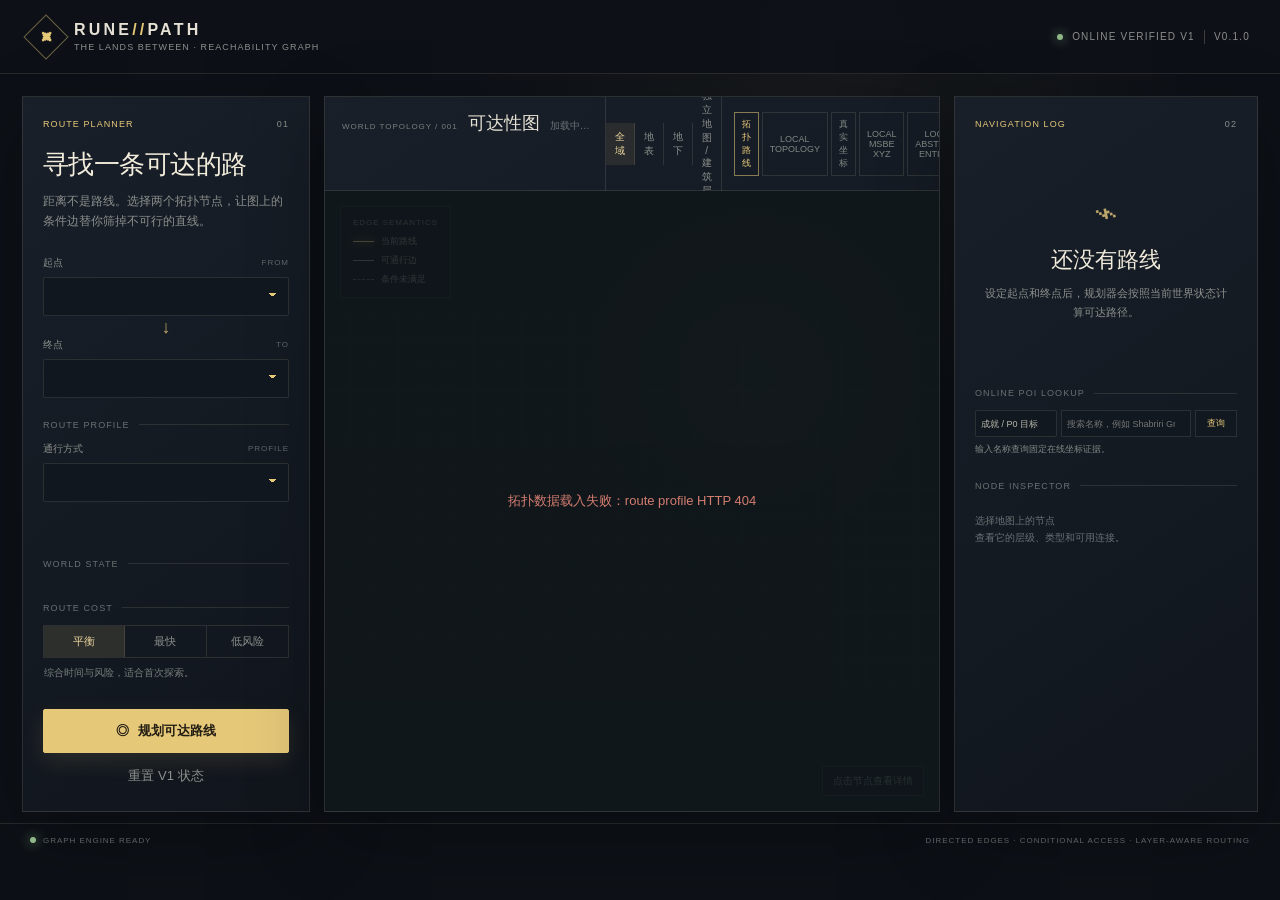
==== research.html @ 215fe590 "feat: ship fault-isolated topology route planner Beta Player-first Beta with a fully decoupled frame" ====
<!doctype html>
<html lang="zh-CN">
  <head>
    <meta charset="utf-8" />
    <meta name="viewport" content="width=device-width, initial-scale=1" />
    <meta name="theme-color" content="#0d1117" />
    <title>RUNE//PATH · Reachability Graph</title>
    <link rel="stylesheet" href="styles.css" />
  </head>
  <body>
    <div class="app-shell">
      <header class="topbar">
        <div class="brand-lockup">
          <div class="brand-mark">✦</div>
          <div>
            <div class="brand-name">RUNE<span>//</span>PATH</div>
            <div class="brand-subtitle">THE LANDS BETWEEN · REACHABILITY GRAPH</div>
          </div>
        </div>
        <div class="topbar-meta">
          <span class="live-dot"></span>
          <span>ONLINE VERIFIED V1</span>
          <span class="meta-divider"></span>
          <span id="dataset-version">v0.1.0</span>
        </div>
      </header>

      <main class="workspace">
        <aside class="control-panel panel">
          <div class="panel-kicker">ROUTE PLANNER <span>01</span></div>
          <h1>寻找一条可达的路</h1>
          <p class="lede">距离不是路线。选择两个拓扑节点，让图上的条件边替你筛掉不可行的直线。</p>

          <div class="field-group">
            <label for="origin-select">起点 <span>FROM</span></label>
            <select id="origin-select"></select>
          </div>
          <div class="route-arrow">↓</div>
          <div class="field-group">
            <label for="destination-select">终点 <span>TO</span></label>
            <select id="destination-select"></select>
          </div>

          <div class="section-line"><span>ROUTE PROFILE</span></div>
          <div class="field-group">
            <label for="route-profile-select">通行方式 <span>PROFILE</span></label>
            <select id="route-profile-select"></select>
          </div>
          <div class="profile-hint" id="route-profile-hint"></div>

          <div class="section-line"><span>WORLD STATE</span></div>
          <div id="conditions" class="condition-list"></div>

          <div class="section-line"><span>ROUTE COST</span></div>
          <div class="segmented" role="group" aria-label="路线偏好">
            <button class="segment active" data-preference="balanced">平衡</button>
            <button class="segment" data-preference="fast">最快</button>
            <button class="segment" data-preference="safe">低风险</button>
          </div>
          <div class="preference-hint" id="preference-hint">综合时间与风险，适合首次探索。</div>

          <button id="plan-route" class="primary-button"><span>◎</span> 规划可达路线</button>
          <button id="reset-route" class="ghost-button">重置 V1 状态</button>

          <div class="data-note">
            <span class="note-icon">i</span>
            <span>当前数据来自带 revision 的在线 Source Snapshot；赐福目录可浏览，候选路段不自动通行，正式路线边保留方向、条件和证据。</span>
          </div>
        </aside>

        <section class="map-panel panel">
          <div class="map-toolbar">
            <div class="map-title">
              <span class="eyebrow">WORLD TOPOLOGY / 001</span>
              <strong>可达性图</strong>
              <span id="graph-stats">加载中…</span>
            </div>
            <div class="toolbar-actions">
              <div class="layer-tabs" role="tablist" aria-label="地图层级">
                <button class="layer-tab active" data-layer="all">全域</button>
                <button class="layer-tab" data-layer="surface">地表</button>
                <button class="layer-tab" data-layer="underground">地下</button>
                <button class="layer-tab" data-layer="legacy">独立地图 / 建筑层</button>
              </div>
              <div class="map-mode-tabs" role="tablist" aria-label="地图视图">
                <button class="map-mode active" data-map-mode="topology">拓扑路线</button>
                <button class="map-mode" data-map-mode="local-topology">LOCAL TOPOLOGY</button>
                <button class="map-mode" data-map-mode="coordinates">真实坐标</button>
                <button class="map-mode" data-map-mode="local-msbe">LOCAL MSBE XYZ</button>
                <button class="map-mode" data-map-mode="local-abstract">LOCAL ABSTRACT ENTITIES</button>
                <button class="map-mode" data-map-mode="local-native">LOCAL NATIVE TOPOLOGY</button>
                <button class="map-mode" data-map-mode="named-coordinates">命名源 XYZ</button>
                <button class="map-mode" data-map-mode="projected">在线投影</button>
              </div>
              <select id="coordinate-map-select" class="coordinate-map-select" aria-label="选择真实地图层" hidden></select>
              <select id="local-msbe-map-select" class="coordinate-map-select" aria-label="Select local MSBE map" hidden></select>
              <select id="local-msbe-layer-select" class="coordinate-map-select" aria-label="Select raw MSBE map studio layer" hidden></select>
              <select id="local-msbe-kind" class="coordinate-map-select" aria-label="Select local MSBE layer" hidden>
                <option value="all">All MSBE records</option>
                <option value="parts">Parts</option>
                <option value="regions">Regions</option>
                <option value="events">Events</option>
                <option value="transitions">Transitions</option>
              </select>
              <select id="coordinate-entity-kind" class="coordinate-map-select" aria-label="选择在线实体类别" hidden>
                <option value="enemy">敌人实体</option>
                <option value="asset">地图资产</option>
                <option value="all">全部实体</option>
              </select>
              <select id="projected-master-select" class="coordinate-map-select" aria-label="选择在线投影层" hidden>
                <option value="M00">M00 · 地表/主地图</option>
                <option value="M01">M01 · 地下</option>
                <option value="M10">M10 · 幽影之地</option>
              </select>
              <div class="zoom-controls">
                <button id="zoom-out" aria-label="缩小">−</button>
                <button id="zoom-reset" aria-label="重置缩放">1:1</button>
                <button id="zoom-in" aria-label="放大">+</button>
              </div>
            </div>
          </div>

          <div class="map-stage" id="map-stage">
            <svg id="topology-map" viewBox="0 0 1000 600" role="img" aria-label="艾尔登法环示例可达性图">
              <defs>
                <pattern id="grid" width="40" height="40" patternUnits="userSpaceOnUse">
                  <path d="M 40 0 L 0 0 0 40" fill="none" stroke="rgba(176, 155, 105, 0.08)" stroke-width="1" />
                </pattern>
                <filter id="route-glow" x="-50%" y="-50%" width="200%" height="200%">
                  <feGaussianBlur stdDeviation="3" result="blur" />
                  <feMerge><feMergeNode in="blur" /><feMergeNode in="SourceGraphic" /></feMerge>
                </filter>
                <marker id="arrow-default" markerWidth="8" markerHeight="8" refX="7" refY="4" orient="auto" markerUnits="strokeWidth">
                  <path d="M0,0 L8,4 L0,8 z" fill="#8f8b80" />
                </marker>
                <marker id="arrow-route" markerWidth="9" markerHeight="9" refX="8" refY="4.5" orient="auto" markerUnits="strokeWidth">
                  <path d="M0,0 L9,4.5 L0,9 z" fill="#e9c979" />
                </marker>
                <g id="map-transform">
                  <rect class="map-grid" x="0" y="0" width="1000" height="600" />
                  <g id="region-labels"></g>
                  <g id="edge-layer"></g>
                  <g id="node-layer"></g>
                </g>
              </defs>
              <use href="#map-transform" />
            </svg>
            <div class="map-overlay top-left">
              <div class="map-legend-title">EDGE SEMANTICS</div>
              <div class="legend-row"><span class="legend-line route"></span><span>当前路线</span></div>
              <div class="legend-row"><span class="legend-line"></span><span>可通行边</span></div>
              <div class="legend-row"><span class="legend-line blocked"></span><span>条件未满足</span></div>
            </div>
            <div class="map-overlay coordinate-layer-meta" id="coordinate-layer-meta" hidden></div>
            <div class="map-overlay bottom-right" id="map-toast">点击节点查看详情</div>
            <div id="loading-state" class="loading-state">正在载入拓扑数据…</div>
          </div>
        </section>

        <aside class="route-panel panel">
          <div class="panel-kicker">NAVIGATION LOG <span>02</span></div>
          <div id="route-summary" class="route-summary empty">
            <div class="summary-icon">⌁</div>
            <h2>还没有路线</h2>
            <p>设定起点和终点后，规划器会按照当前世界状态计算可达路径。</p>
          </div>
          <div id="route-content" class="hidden">
            <div class="summary-head">
              <div>
                <span class="eyebrow">BEST AVAILABLE PATH</span>
                <h2 id="route-title">路线已规划</h2>
              </div>
              <button id="copy-route" class="copy-button" title="复制路线摘要">⧉</button>
            </div>
            <div class="metric-row">
              <div><strong id="route-time">—</strong><span>相对成本</span></div>
              <div><strong id="route-risk">—</strong><span>风险指数</span></div>
              <div><strong id="route-hops">—</strong><span>段连接</span></div>
            </div>
            <div class="path-track" id="path-track"></div>
            <div class="route-notice" id="route-notice"></div>
          </div>

           <div class="section-line online-query-title"><span>ONLINE POI LOOKUP</span></div>
           <div class="online-query">
             <div class="online-query-row">
             <select id="online-poi-kind" aria-label="在线数据类型">
                 <option value="achievements">成就 / P0 目标</option>
                 <option value="map-points">地图点</option>
                 <option value="items">物品/掉落</option>
                 <option value="boss-positions">Boss 坐标</option>
                 <option value="entities">实体坐标</option>
                 <option value="gathering">采集节点</option>
                 <option value="grace-positions">原始赐福坐标</option>
                 <option value="named-grace-positions">命名赐福 XYZ</option>
                 <option value="projected-graces">命名赐福投影</option>
               </select>
               <input id="online-poi-query" type="search" placeholder="搜索名称，例如 Shabriri Grape" />
               <button id="online-poi-search">查询</button>
             </div>
             <div id="online-poi-results" class="online-poi-results">输入名称查询固定在线坐标证据。</div>
           </div>
           <div class="section-line node-section-title"><span>NODE INSPECTOR</span></div>
          <div id="node-inspector" class="node-inspector">
            <div class="inspector-placeholder">选择地图上的节点<br />查看它的层级、类型和可用连接。</div>
          </div>
        </aside>
      </main>

      <footer class="footer-bar">
        <span><i class="status-pip"></i> GRAPH ENGINE READY</span>
        <span>DIRECTED EDGES · CONDITIONAL ACCESS · LAYER-AWARE ROUTING</span>
      </footer>
    </div>
    <script src="coordinate-map.js?v=20260818-native-abstract-topology"></script>
    <script src="research-app.js?v=20260818-native-abstract-topology"></script>
  </body>
</html>
---- styles.css ----
:root {
  color-scheme: dark;
  --bg: #0d1117;
  --panel: #141a22;
  --panel-raised: #1a212b;
  --panel-soft: #11171e;
  --line: rgba(202, 192, 160, 0.14);
  --line-strong: rgba(202, 192, 160, 0.26);
  --text: #e5e0d3;
  --muted: #8c8f8c;
  --gold: #e6c879;
  --gold-bright: #f3daa0;
  --blue: #73b4c8;
  --violet: #9d8bc8;
  --red: #d47d71;
  --green: #8fb787;
  --shadow: 0 24px 70px rgba(0, 0, 0, 0.28);
  font-family: "Segoe UI", "Microsoft YaHei", sans-serif;
}

* { box-sizing: border-box; }

body {
  margin: 0;
  min-width: 1120px;
  background: var(--bg);
  color: var(--text);
  font-size: 13px;
}

button, select { font: inherit; }
button { color: inherit; }

.app-shell { min-height: 100vh; background: radial-gradient(circle at 65% 5%, rgba(93, 84, 54, 0.12), transparent 30%), var(--bg); }

.topbar {
  height: 74px;
  padding: 0 30px;
  border-bottom: 1px solid var(--line);
  display: flex;
  align-items: center;
  justify-content: space-between;
  background: rgba(13, 17, 23, 0.88);
}

.brand-lockup, .topbar-meta, .toolbar-actions, .layer-tabs, .zoom-controls, .legend-row, .summary-head, .metric-row { display: flex; align-items: center; }
.brand-lockup { gap: 12px; }
.brand-mark { width: 32px; height: 32px; display: grid; place-items: center; color: var(--gold); border: 1px solid rgba(230, 200, 121, 0.44); transform: rotate(45deg); font-size: 14px; }
.brand-mark::first-letter { transform: rotate(-45deg); }
.brand-name { letter-spacing: 0.2em; font-size: 16px; font-weight: 700; }
.brand-name span { color: var(--gold); }
.brand-subtitle, .topbar-meta, .eyebrow, .panel-kicker, .section-line, label span, .map-legend-title, .footer-bar { letter-spacing: 0.12em; text-transform: uppercase; }
.brand-subtitle { font-size: 9px; color: var(--muted); margin-top: 3px; }
.topbar-meta { color: var(--muted); font-size: 10px; gap: 9px; }
.live-dot, .status-pip { width: 6px; height: 6px; background: var(--green); border-radius: 50%; box-shadow: 0 0 12px var(--green); }
.meta-divider { width: 1px; height: 14px; background: var(--line-strong); }

.workspace { padding: 22px; display: grid; grid-template-columns: 288px minmax(580px, 1fr) 304px; gap: 14px; max-width: 1720px; margin: 0 auto; height: calc(100vh - 74px - 33px - 44px); min-height: 620px; align-items: stretch; }
/* side panels scroll internally so a long condition list can never stretch the
   grid row and blow up the map panel height */
.control-panel, .route-panel { overflow-y: auto; }
.panel { background: linear-gradient(145deg, rgba(25, 32, 42, 0.98), rgba(17, 22, 29, 0.98)); border: 1px solid var(--line); box-shadow: var(--shadow); }
.control-panel, .route-panel { padding: 22px 20px; }
.panel-kicker { color: var(--gold); font-size: 9px; display: flex; justify-content: space-between; align-items: center; }
.panel-kicker span { color: var(--muted); }
h1, h2, p { margin: 0; }
h1 { font-family: Georgia, "Times New Roman", serif; font-weight: 400; letter-spacing: -0.02em; font-size: 26px; margin-top: 18px; color: #f3eddc; }
h2 { font-family: Georgia, "Times New Roman", serif; font-weight: 400; font-size: 22px; color: #f2ecdc; }
.lede { color: var(--muted); line-height: 1.7; font-size: 12px; margin: 9px 0 24px; }

.field-group { position: relative; }
.field-group label { display: flex; justify-content: space-between; align-items: center; color: var(--muted); font-size: 10px; margin-bottom: 7px; }
label span { color: #5e6667; font-size: 8px; }
select { width: 100%; appearance: none; border: 1px solid var(--line); border-radius: 2px; background: var(--panel-soft); color: var(--text); padding: 11px 30px 11px 12px; outline: none; cursor: pointer; background-image: linear-gradient(45deg, transparent 50%, var(--gold) 50%), linear-gradient(135deg, var(--gold) 50%, transparent 50%); background-position: calc(100% - 15px) 15px, calc(100% - 11px) 15px; background-size: 4px 4px, 4px 4px; background-repeat: no-repeat; }
select:focus { border-color: var(--gold); box-shadow: 0 0 0 2px rgba(230, 200, 121, 0.08); }
.route-arrow { color: var(--gold); text-align: center; font-size: 18px; line-height: 22px; opacity: .8; }

.section-line { display: flex; align-items: center; gap: 9px; color: #687072; font-size: 9px; margin: 22px 0 12px; }
.section-line::after { content: ""; height: 1px; background: var(--line); flex: 1; }
.condition-list { display: grid; gap: 7px; max-height: 46vh; overflow-y: auto; padding-right: 4px; }
.condition-item { display: flex; align-items: center; gap: 9px; padding: 8px 9px; border: 1px solid transparent; cursor: pointer; transition: .18s ease; }
.condition-item:hover { background: rgba(230, 200, 121, .04); border-color: var(--line); }
.condition-item input { accent-color: var(--gold); width: 14px; height: 14px; margin: 0; }
.condition-copy { min-width: 0; }
.condition-label { font-size: 11px; }
.condition-hint { color: #687072; font-size: 9px; margin-top: 3px; white-space: nowrap; overflow: hidden; text-overflow: ellipsis; }
.segmented { display: grid; grid-template-columns: repeat(3, 1fr); border: 1px solid var(--line); }
.segment { border: 0; border-right: 1px solid var(--line); background: transparent; padding: 8px 4px; color: var(--muted); cursor: pointer; font-size: 11px; }
.segment:last-child { border-right: 0; }
.segment.active { background: rgba(230, 200, 121, .12); color: var(--gold-bright); }
.preference-hint { min-height: 27px; color: #777e7c; font-size: 10px; line-height: 1.45; margin: 8px 1px 16px; }
.profile-hint { min-height: 27px; color: #9a9587; font-size: 10px; line-height: 1.45; margin: 8px 1px 16px; }
.primary-button, .ghost-button { width: 100%; border-radius: 2px; cursor: pointer; transition: .18s ease; }
.primary-button { padding: 12px; border: 1px solid var(--gold); color: #211d13; background: var(--gold); font-weight: 700; box-shadow: 0 8px 22px rgba(230, 200, 121, .12); }
.primary-button:hover { background: var(--gold-bright); box-shadow: 0 10px 28px rgba(230, 200, 121, .2); }
.primary-button span { margin-right: 5px; }
.ghost-button { border: 1px solid transparent; background: transparent; color: var(--muted); padding: 9px; margin-top: 4px; }
.ghost-button:hover { color: var(--text); border-color: var(--line); }
.data-note { display: flex; gap: 8px; align-items: flex-start; color: #697174; line-height: 1.55; font-size: 10px; margin-top: 28px; padding-top: 14px; border-top: 1px solid var(--line); }
.note-icon { display: grid; place-items: center; flex: 0 0 14px; width: 14px; height: 14px; border: 1px solid #667073; border-radius: 50%; font-size: 9px; }
code { color: #c0b58f; font-size: 9px; }

.map-panel { min-width: 0; display: flex; flex-direction: column; overflow: hidden; }
.map-toolbar { min-height: 70px; padding: 14px 17px; border-bottom: 1px solid var(--line); display: flex; justify-content: space-between; gap: 15px; }
.map-title { display: flex; align-items: baseline; gap: 10px; white-space: nowrap; }
.map-title strong { font-family: Georgia, "Times New Roman", serif; font-size: 18px; font-weight: 400; }
.map-title > span:last-child { color: #687072; font-size: 10px; }
.eyebrow { color: #79817d; font-size: 8px; }
.toolbar-actions { gap: 12px; }
.layer-tabs { border: 1px solid var(--line); }
.layer-tab { border: 0; border-right: 1px solid var(--line); color: var(--muted); background: transparent; padding: 7px 9px; font-size: 10px; cursor: pointer; }
.layer-tab:last-child { border-right: 0; }
.layer-tab.active { color: var(--gold-bright); background: rgba(230, 200, 121, .09); }
.zoom-controls { border: 1px solid var(--line); }
.zoom-controls button { width: 27px; height: 27px; background: transparent; border: 0; border-right: 1px solid var(--line); color: var(--muted); cursor: pointer; }
.zoom-controls button:last-child { border-right: 0; }
.zoom-controls button:hover { color: var(--gold-bright); background: rgba(230, 200, 121, .07); }
.map-stage { position: relative; flex: 1; min-height: 620px; background: #11171b; overflow: hidden; }
/* absolute fill breaks the flex/percentage height cycle between the stage and
   the SVG; without it the map grows unboundedly tall on wide viewBoxes */
#topology-map { position: absolute; inset: 0; width: 100%; height: 100%; display: block; background: radial-gradient(circle at 70% 30%, rgba(94, 89, 58, .11), transparent 28%), #11171b; }
.map-grid { fill: url(#grid); }
.map-overlay { position: absolute; pointer-events: none; background: rgba(12, 16, 21, .78); border: 1px solid rgba(202, 192, 160, .13); backdrop-filter: blur(5px); }
.map-overlay.top-left { left: 15px; top: 15px; padding: 11px 12px; }
.coordinate-layer-meta { left: 15px; bottom: 15px; max-width: 330px; padding: 9px 10px; color: #aeb5aa; font-size: 9px; line-height: 1.55; }
.coordinate-layer-meta strong { color: var(--gold-bright); font-weight: 500; }
.coordinate-layer-meta .layer-meta-note { color: #7f8984; margin-top: 4px; }
.map-overlay.bottom-right { right: 15px; bottom: 15px; padding: 7px 10px; color: #6c7473; font-size: 10px; }
.map-legend-title { color: #7a817b; font-size: 8px; margin-bottom: 8px; }
.legend-row { gap: 7px; color: #8c918b; font-size: 9px; margin-top: 6px; }
.legend-line { width: 21px; height: 0; border-top: 1.5px solid #8f8b80; }
.legend-line.route { border-color: var(--gold); box-shadow: 0 0 7px var(--gold); }
.legend-line.blocked { border-color: #5b5d59; border-top-style: dashed; }
.loading-state { position: absolute; inset: 0; display: grid; place-items: center; color: var(--muted); background: rgba(17, 23, 27, .75); }
.loading-state.hidden { display: none; }

.region-label { fill: rgba(230, 200, 121, .24); font-size: 11px; letter-spacing: .15em; font-family: Georgia, serif; }
.region-rule { stroke: rgba(230, 200, 121, .14); stroke-width: 1; stroke-dasharray: 3 8; }
.edge { fill: none; stroke: #777a74; stroke-width: 1.8; opacity: .7; marker-end: url(#arrow-default); transition: .2s ease; }
.edge.conditional { stroke-dasharray: 5 5; stroke: #545b58; opacity: .45; }
.edge.blocked { stroke: #414744; opacity: .35; }
.edge.candidate { stroke: #66716e; stroke-width: 1; stroke-dasharray: 2 6; opacity: .22; marker-end: none; }
.edge.route { stroke: var(--gold); stroke-width: 3.3; opacity: 1; marker-end: url(#arrow-route); filter: url(#route-glow); }
.edge-label { fill: #7b817c; font-size: 8px; pointer-events: none; paint-order: stroke; stroke: #11171b; stroke-width: 4px; stroke-linejoin: round; }
.edge-label.route-label { fill: var(--gold-bright); }
.node-group { cursor: pointer; transition: opacity .2s ease; }
.node-group.dim { opacity: .26; }
.node-hit { fill: transparent; stroke: transparent; stroke-width: 17; }
.node-ring { fill: #182027; stroke: #9b9b8a; stroke-width: 1.5; }
.node-core { fill: #74796f; }
.node-label { fill: #bbbbae; font-size: 10px; pointer-events: none; paint-order: stroke; stroke: #11171b; stroke-width: 4px; stroke-linejoin: round; }
.node-label-hidden { display: none; }
.node-region { fill: #6d7774; font-size: 7px; pointer-events: none; paint-order: stroke; stroke: #11171b; stroke-width: 3px; }
.node-group.selected .node-ring { stroke: var(--gold-bright); stroke-width: 2.4; filter: url(#route-glow); }
.node-group.route-node .node-ring { stroke: var(--gold); }
.node-group.origin .node-ring { stroke: var(--blue); }
.node-group.destination .node-ring { stroke: var(--red); }
.node-group.kind-target .node-ring { stroke: var(--gold); stroke-dasharray: 2 2; }
.node-group.kind-boss .node-ring { stroke: var(--red); }
.node-group.kind-teleport .node-ring { stroke: var(--violet); }
.node-group:hover .node-ring { stroke: var(--gold-bright); stroke-width: 2.3; }
.node-status { fill: var(--gold); font-size: 9px; pointer-events: none; }

.route-panel { min-height: 716px; }
.route-summary.empty { padding: 60px 8px 45px; text-align: center; }
.summary-icon { color: var(--gold); font-size: 42px; line-height: 1; transform: rotate(-12deg); opacity: .8; margin-bottom: 14px; }
.route-summary h2 { font-size: 22px; }
.route-summary p { color: var(--muted); font-size: 11px; line-height: 1.7; margin-top: 9px; }
.hidden { display: none !important; }
.summary-head { justify-content: space-between; gap: 10px; margin: 28px 0 15px; }
.summary-head h2 { margin-top: 4px; font-size: 21px; }
.copy-button { width: 30px; height: 30px; border: 1px solid var(--line); background: transparent; color: var(--muted); cursor: pointer; }
.copy-button:hover { color: var(--gold); border-color: var(--gold); }
.metric-row { border-top: 1px solid var(--line); border-bottom: 1px solid var(--line); padding: 14px 0; justify-content: space-between; }
.metric-row > div { display: flex; flex-direction: column; gap: 4px; }
.metric-row strong { font-family: Georgia, serif; color: var(--gold-bright); font-weight: 400; font-size: 22px; }
.metric-row span { color: #727977; font-size: 9px; }
.path-track { padding: 17px 3px 6px; max-height: 310px; overflow: auto; }
.path-step { position: relative; display: grid; grid-template-columns: 20px 1fr; gap: 9px; min-height: 48px; }
.path-step:not(:last-child)::before { content: ""; position: absolute; left: 9px; top: 20px; bottom: -4px; width: 1px; background: rgba(230, 200, 121, .28); }
.step-dot { z-index: 1; width: 19px; height: 19px; border: 1px solid var(--gold); background: #151c21; border-radius: 50%; color: var(--gold); display: grid; place-items: center; font-size: 8px; }
.step-copy { padding-bottom: 13px; }
.step-node { color: #ede7d7; font-size: 11px; }
.step-edge { color: var(--gold); font-size: 9px; margin-top: 4px; }
.step-meta { color: #6d7572; font-size: 9px; margin-top: 3px; }
.route-notice { color: #888d86; font-size: 10px; line-height: 1.6; padding: 9px 10px; margin-top: 8px; border-left: 2px solid var(--gold); background: rgba(230, 200, 121, .05); }
.route-notice.warning { border-color: var(--red); }
.node-section-title { margin-top: 24px; }
.node-inspector { min-height: 110px; }
.inspector-placeholder { color: #697174; font-size: 10px; line-height: 1.7; padding: 9px 0; }
.inspector-card { padding: 10px 0; }
.inspector-head { display: flex; justify-content: space-between; align-items: flex-start; gap: 8px; }
.inspector-title { color: #f0eada; font-family: Georgia, serif; font-size: 18px; }
.inspector-type { color: var(--gold); font-size: 9px; margin-top: 4px; }
.inspector-region { color: #737b78; font-size: 10px; }
.inspector-description { color: var(--muted); line-height: 1.6; font-size: 10px; margin: 12px 0; }
.inspector-online { color: #b7c18f; line-height: 1.6; font-size: 9px; margin: 8px 0 12px; border-left: 2px solid rgba(160, 190, 110, .55); padding-left: 8px; }
.inspector-target-group { color: #b7c18f; line-height: 1.5; font-size: 9px; margin: 8px 0 12px; border-left: 2px solid rgba(230, 200, 121, .55); padding-left: 8px; }
.inspector-route-assessment { color: #c6b98d; line-height: 1.5; font-size: 9px; margin: 8px 0 12px; border-left: 2px solid rgba(199, 125, 125, .65); padding-left: 8px; }
.inspector-route-assessment strong { color: #e0a49b; font-weight: 500; }
.target-group-title { color: #ded6bb; }
.target-group-meta, .target-group-items { color: #7f8984; margin-top: 3px; }
.target-group-items a { color: var(--gold); }
.target-group-route { display: flex; justify-content: space-between; gap: 8px; border-top: 1px solid rgba(119, 130, 127, .18); margin-top: 4px; padding-top: 4px; }
.target-group-route-button { width: 100%; border-left: 0; border-right: 0; border-bottom: 0; background: transparent; color: inherit; cursor: pointer; text-align: left; }
.target-group-route-button:hover { background: rgba(230, 200, 121, .08); }
.target-group-route span:last-child { color: #7f8984; text-align: right; }
.online-query { margin: 8px 0 12px; }
.online-query-row { display: grid; grid-template-columns: 82px 1fr 42px; gap: 4px; }
.online-query-row select, .online-query-row input, .online-query-row button { min-width: 0; border: 1px solid var(--line); background: #111820; color: #b9b8a9; font-size: 9px; padding: 6px 5px; }
.online-query-row button { color: var(--gold); cursor: pointer; }
.online-query-row button:hover { border-color: rgba(230, 200, 121, .6); }
.online-poi-results { color: #7f8984; font-size: 9px; line-height: 1.5; max-height: 180px; overflow: auto; margin-top: 6px; }
.online-poi-summary { color: #b7c18f; margin-bottom: 5px; }
.online-poi-result { border-top: 1px solid rgba(119, 130, 127, .18); padding: 5px 0; }
.online-poi-result.clickable { cursor: pointer; }
.online-poi-result.clickable:hover { background: rgba(230, 200, 121, .06); }
.online-poi-result strong, .online-poi-result span { display: block; }
.online-poi-result strong { color: #ded6bb; font-weight: 500; }
.online-poi-result span { color: #7f8984; }
.online-text-location-list { display: grid; gap: 4px; margin-top: 5px; }
.online-text-location-button { border: 1px solid var(--line); background: transparent; color: var(--gold); cursor: pointer; font-size: 9px; padding: 4px 5px; text-align: left; }
.online-text-location-button:hover { border-color: rgba(230, 200, 121, .6); background: rgba(230, 200, 121, .06); }
.online-item-evidence-list { display: grid; gap: 4px; margin-top: 6px; }
.online-item-evidence-button { border: 1px solid rgba(160, 190, 110, .25); background: rgba(17, 24, 32, .45); color: #aebd9a; cursor: pointer; font-size: 9px; line-height: 1.4; padding: 5px 6px; text-align: left; }
.online-item-evidence-button:hover { border-color: rgba(230, 200, 121, .6); background: rgba(230, 200, 121, .06); }
.coordinate-inspector-details { color: #7f8984; font-size: 9px; margin-top: 10px; }
.coordinate-inspector-details summary { color: var(--gold); cursor: pointer; }
.coordinate-inspector-details pre { max-height: 220px; overflow: auto; white-space: pre-wrap; word-break: break-word; background: rgba(17, 24, 32, .7); padding: 7px; margin-top: 5px; }
.map-mode-tabs { display: flex; gap: 3px; margin-right: 5px; }
.map-mode { border: 1px solid var(--line); background: transparent; color: #7f8984; font-size: 9px; padding: 5px 7px; cursor: pointer; }
.map-mode.active, .map-mode:hover { color: var(--gold); border-color: rgba(230, 200, 121, .55); }
.coordinate-map-select { max-width: 170px; border: 1px solid var(--line); background: #111820; color: #b9b8a9; font-size: 9px; padding: 5px; }
.coordinate-poi-label { fill: #d8d0b5; font-size: 8px; pointer-events: none; }
.coordinate-poi-label.item { fill: #a8bd8e; }
.node-core.item { fill: #a8bd8e; }
.node-core.entity { fill: #c77d7d; }
.node-core.gathering { fill: #8bb4a6; }
.node-core.grace-position { fill: #d0a85f; }
.node-core.boss { fill: #d46b73; }
.node-core.conversion { fill: #73b9c9; }
.node-core.local-msbe-core { fill: #99a5a7; }
.node-core.local-msbe-core.asset { fill: #7e8b8f; }
.node-core.local-msbe-core.collision { fill: #e9c979; }
.node-core.local-msbe-core.connectcollision { fill: #e28f63; }
.node-core.local-msbe-core.enemy { fill: #d46b73; }
.node-core.local-msbe-core.dummyenemy { fill: #a86f9f; }
.node-core.local-msbe-core.map-piece { fill: #889da7; }
.node-core.local-msbe-core.transition { fill: #73b9c9; }
.node-core.local-msbe-core.connection { fill: #73b9c9; }
.node-core.local-msbe-core.treasure { fill: #a8bd8e; }
.local-topology-edge { stroke: rgba(115, 185, 201, .28); stroke-width: 1; pointer-events: stroke; }
.local-topology-edge.selected { stroke: #e9c979; stroke-width: 2.2; opacity: .9; }
.local-abstract-relation { stroke: rgba(233,201,121,.32); stroke-width: 1.4; stroke-dasharray: 4 4; pointer-events: none; }
.local-abstract-interaction { stroke: rgba(205,170,238,.38); stroke-width: 1.1; stroke-dasharray: 2 4; pointer-events: none; }
.local-abstract-interaction-transport { stroke: #f08eb7; stroke-width: 1.6; stroke-dasharray: 5 2; pointer-events: none; opacity: .82; }
.local-abstract-scripted-warp { stroke: #f1b46a; stroke-width: 1.8; stroke-dasharray: 6 3; pointer-events: none; opacity: .9; }
.local-abstract-emevd-warp-evidence { stroke: #a8a2e8; stroke-width: 1.2; stroke-dasharray: 3 3; pointer-events: none; opacity: .75; }
.local-abstract-exact-endpoint { stroke: #8bd4b5; stroke-width: 1.6; pointer-events: none; opacity: .85; }
.local-native-edge { stroke: rgba(115, 185, 201, .34); stroke-width: 1.2; pointer-events: stroke; opacity: .82; }
.local-native-core { fill: #73b9c9; stroke: rgba(10, 18, 24, .9); stroke-width: 1; }
.local-native-node:hover .local-native-core { fill: #e9c979; stroke: #fff0b0; stroke-width: 1.5; }
.local-abstract-core { stroke: rgba(10,18,24,.8); stroke-width: 1; }
.local-abstract.map_connection_endpoint .local-abstract-core { fill: #73b9c9; }
.local-abstract.interaction_event .local-abstract-core { fill: #e9c979; }
.local-abstract.vertical_jump_region .local-abstract-core,
.local-abstract.vertical_fall_region .local-abstract-core,
.local-abstract.locked_vertical_jump_region .local-abstract-core,
.local-abstract.locked_vertical_fall_region .local-abstract-core { fill: #d993c4; }
.local-abstract.airflow_region .local-abstract-core { fill: #8bd4b5; }
.node-core.local-topology-core { fill: #73b9c9; }
.coordinate-axis { fill: #717b77; font-size: 8px; pointer-events: none; }
.coordinate-focus-ring { fill: rgba(247, 224, 160, .08); stroke: #f7e0a0; stroke-width: 2; vector-effect: non-scaling-stroke; }
.coordinate-focus-core { fill: #fff2b7; stroke: #5b4b2b; stroke-width: 1; vector-effect: non-scaling-stroke; }
.coordinate-focus { pointer-events: auto; }
.inspector-source { color: #7f8984; line-height: 1.6; font-size: 9px; margin: 8px 0 12px; border-left: 2px solid rgba(230, 200, 121, .35); padding-left: 8px; }
.inspector-actions { display: grid; grid-template-columns: 1fr 1fr; gap: 6px; }
.inspector-actions button { border: 1px solid var(--line); background: transparent; color: #9b9f94; font-size: 9px; padding: 7px 3px; cursor: pointer; }
.inspector-actions button:hover { color: var(--gold); border-color: rgba(230, 200, 121, .5); }
.connection-list { margin-top: 13px; border-top: 1px solid var(--line); padding-top: 9px; }
.connection-list-title { color: #727a75; font-size: 9px; margin-bottom: 5px; }
.connection-item { display: flex; justify-content: space-between; gap: 8px; color: #9ca095; font-size: 9px; padding: 4px 0; }
.connection-mode { color: #7c8b88; text-align: right; }

.footer-bar { height: 33px; border-top: 1px solid var(--line); padding: 0 30px; display: flex; justify-content: space-between; align-items: center; color: #5d6565; font-size: 8px; }
.footer-bar > span:first-child { display: flex; align-items: center; gap: 7px; }

@media (max-width: 1250px) {
  body { min-width: 980px; }
  .workspace { grid-template-columns: 260px minmax(500px, 1fr) 270px; padding: 14px; }
  .control-panel, .route-panel { padding-left: 15px; padding-right: 15px; }
  .layer-tab { padding-left: 6px; padding-right: 6px; }
}

/* ============ RUNE//PATH Beta player UI ============ */

/* combobox search */
.combobox { position: relative; }
.combobox input { width: 100%; box-sizing: border-box; border: 1px solid var(--line); background: #111820; color: #b9b8a9; font-size: 10px; padding: 8px 9px; }
.combobox input:focus { outline: none; border-color: rgba(230, 200, 121, .55); }
.combobox-list { position: absolute; z-index: 50; top: calc(100% + 4px); left: 0; right: 0; max-height: 260px; overflow: auto; background: #0e1419; border: 1px solid var(--line); box-shadow: 0 8px 24px rgba(0,0,0,.5); }
.combobox-group { color: var(--gold); font-size: 8px; letter-spacing: .12em; padding: 7px 9px 3px; text-transform: uppercase; }
.combobox-item { display: flex; justify-content: space-between; gap: 8px; padding: 6px 9px; cursor: pointer; }
.combobox-item.active, .combobox-item:hover { background: rgba(230, 200, 121, .09); }
.combobox-item-label { color: #ded6bb; font-size: 10px; }
.combobox-item-meta { color: #6f7874; font-size: 8px; text-align: right; white-space: nowrap; }
.combobox-empty { color: #7f8984; font-size: 9px; padding: 10px 9px; }

.swap-button { width: 100%; border: 1px dashed var(--line); background: transparent; color: #8a9089; font-size: 9px; padding: 5px 0; margin: 7px 0 10px; cursor: pointer; }
.swap-button:hover { color: var(--gold); border-color: rgba(230, 200, 121, .5); }

.condition-toolbar { display: flex; gap: 6px; margin-bottom: 8px; }
.ghost-button.small { font-size: 8px; padding: 4px 7px; }
.condition-empty { color: #7f8984; font-size: 9px; padding: 8px 0; }

/* route steps */
.route-step { display: flex; gap: 10px; padding: 10px 0; border-bottom: 1px solid rgba(119, 130, 127, .16); }
.route-step-index { flex: 0 0 20px; height: 20px; border: 1px solid rgba(230, 200, 121, .5); color: var(--gold); font-size: 9px; display: flex; align-items: center; justify-content: center; border-radius: 50%; }
.route-step-body { min-width: 0; }
.route-step-title { color: #e2dcc4; font-size: 10.5px; line-height: 1.5; }
.route-step-arrow { color: var(--gold); margin: 0 3px; }
.route-step-meta { color: #b7c18f; font-size: 9px; margin-top: 2px; }
.route-step-detail { color: #7f8984; font-size: 8.5px; margin-top: 2px; line-height: 1.5; }
.route-step-provenance { display: flex; flex-wrap: wrap; gap: 5px; margin-top: 5px; }
.prov-chip { border: 1px solid rgba(119, 130, 127, .3); color: #8b938d; font-size: 8px; padding: 2px 5px; }
.prov-chip.prov-oneway { border-color: rgba(230, 200, 121, .5); color: var(--gold); }

/* blocked explanation card */
.blocked-card { padding: 4px 2px; }
.blocked-title { color: #d8a08a; font-size: 10.5px; line-height: 1.6; margin-bottom: 9px; }
.blocked-conditions { display: grid; gap: 6px; margin-bottom: 9px; }
.blocked-condition { border-left: 2px solid rgba(230, 200, 121, .5); background: rgba(230, 200, 121, .05); padding: 7px 9px; }
.blocked-condition-label { color: #e2dcc4; font-size: 10px; }
.blocked-condition-hint { color: #7f8984; font-size: 8.5px; margin-top: 2px; line-height: 1.5; }
.blocked-tip { color: #6f7874; font-size: 8.5px; line-height: 1.6; }

/* coverage panel */
.coverage-panel { color: #8b938d; font-size: 9px; line-height: 1.6; }
.coverage-placeholder { color: #5d6565; font-size: 9px; padding: 8px 0; }
.coverage-statement { border-left: 2px solid var(--gold); background: rgba(230, 200, 121, .05); padding: 7px 9px; margin-bottom: 9px; color: #a9a492; }
.coverage-table { border: 1px solid rgba(119, 130, 127, .2); margin-bottom: 8px; }
.coverage-row { display: grid; grid-template-columns: 1.4fr .7fr .5fr .5fr .5fr; gap: 5px; padding: 4px 7px; border-bottom: 1px solid rgba(119, 130, 127, .12); }
.coverage-row:last-child { border-bottom: none; }
.coverage-row-head { color: #5d6565; font-size: 8px; text-transform: uppercase; letter-spacing: .1em; }
.coverage-row span { overflow: hidden; text-overflow: ellipsis; white-space: nowrap; }
.status-ok { color: #a8bd8e; }
.status-fail { color: #d46b73; }
.status-pending { color: #7f8984; }
.coverage-details { margin-top: 6px; }
.coverage-details summary { color: var(--gold); cursor: pointer; font-size: 9px; }
.quarantine-package { color: #c9a25f; font-size: 8.5px; margin-top: 5px; }
.quarantine-item { color: #7f8984; font-size: 8px; padding-left: 9px; }
.coverage-components { color: #7f8984; margin-top: 8px; }
.coverage-warning { color: #d8a08a; margin-top: 8px; line-height: 1.6; }

/* node inspector */
.inspector-section-title { color: #5d6565; font-size: 8px; text-transform: uppercase; letter-spacing: .1em; margin: 10px 0 4px; }
.inspector-edge { display: flex; justify-content: space-between; gap: 8px; color: #9ca095; font-size: 9px; padding: 3px 0; }
.inspector-edge-blocked { color: #6d726d; }
.inspector-edge-mode { color: #7c8b88; text-align: right; }

/* edge unknown state */
.legend-line.unknown { border-color: #a86f9f; border-top-style: dotted; }
.edge.unknown { stroke: #7a5f80; stroke-dasharray: 3 3; opacity: .45; }

.research-link { color: #7f8984; text-decoration: none; }
.research-link:hover { color: var(--gold); }
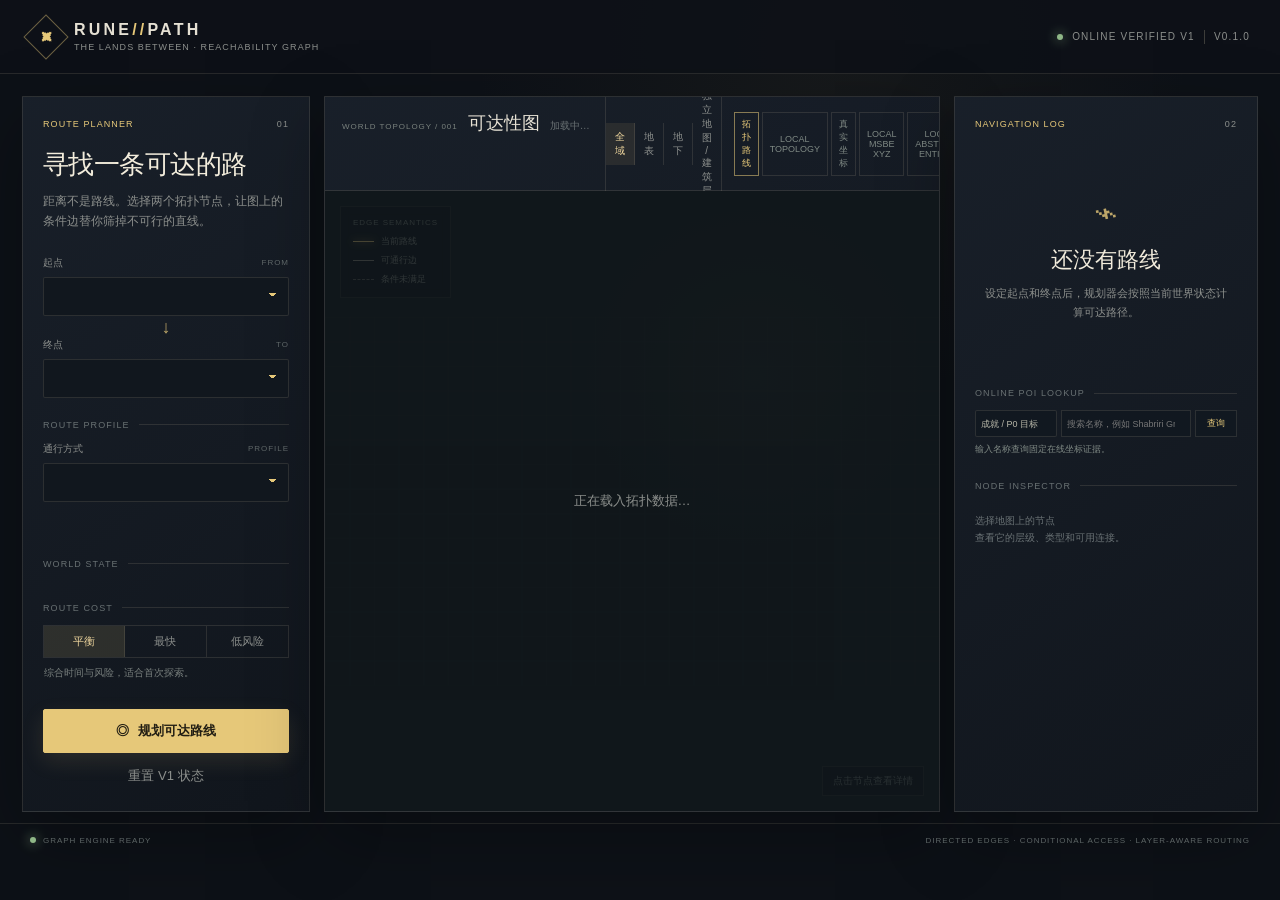
==== commit 3eaaaace: "chore: replace unlicensed grace snapshots with self-datamined MSBE positions 路径3(自行 datamine)执行:消除两个" ====
--- a/research.html
+++ b/research.html
@@ -90,7 +90,7 @@
                 <button class="map-mode" data-map-mode="local-abstract">LOCAL ABSTRACT ENTITIES</button>
                 <button class="map-mode" data-map-mode="local-native">LOCAL NATIVE TOPOLOGY</button>
                 <button class="map-mode" data-map-mode="named-coordinates">命名源 XYZ</button>
-                <button class="map-mode" data-map-mode="projected">在线投影</button>
+
               </div>
               <select id="coordinate-map-select" class="coordinate-map-select" aria-label="选择真实地图层" hidden></select>
               <select id="local-msbe-map-select" class="coordinate-map-select" aria-label="Select local MSBE map" hidden></select>
@@ -106,11 +106,6 @@
                 <option value="enemy">敌人实体</option>
                 <option value="asset">地图资产</option>
                 <option value="all">全部实体</option>
-              </select>
-              <select id="projected-master-select" class="coordinate-map-select" aria-label="选择在线投影层" hidden>
-                <option value="M00">M00 · 地表/主地图</option>
-                <option value="M01">M01 · 地下</option>
-                <option value="M10">M10 · 幽影之地</option>
               </select>
               <div class="zoom-controls">
                 <button id="zoom-out" aria-label="缩小">−</button>
@@ -193,7 +188,6 @@
                  <option value="gathering">采集节点</option>
                  <option value="grace-positions">原始赐福坐标</option>
                  <option value="named-grace-positions">命名赐福 XYZ</option>
-                 <option value="projected-graces">命名赐福投影</option>
                </select>
                <input id="online-poi-query" type="search" placeholder="搜索名称，例如 Shabriri Grape" />
                <button id="online-poi-search">查询</button>
--- a/styles.css
+++ b/styles.css
@@ -151,6 +151,7 @@
 .node-label { fill: #bbbbae; font-size: 10px; pointer-events: none; paint-order: stroke; stroke: #11171b; stroke-width: 4px; stroke-linejoin: round; }
 .node-label-hidden { display: none; }
 .node-region { fill: #6d7774; font-size: 7px; pointer-events: none; paint-order: stroke; stroke: #11171b; stroke-width: 3px; }
+.node-leader { stroke: rgba(157, 168, 161, 0.55); stroke-width: 1; pointer-events: none; }
 .node-group.selected .node-ring { stroke: var(--gold-bright); stroke-width: 2.4; filter: url(#route-glow); }
 .node-group.route-node .node-ring { stroke: var(--gold); }
 .node-group.origin .node-ring { stroke: var(--blue); }
@@ -365,3 +366,93 @@
 
 .research-link { color: #7f8984; text-decoration: none; }
 .research-link:hover { color: var(--gold); }
+
+/* ============ map readability (方案四/二/五) ============ */
+
+/* zoom-dependent label levels: far view keeps only region labels readable */
+.map-stage[data-zoom-level="far"] .node-label,
+.map-stage[data-zoom-level="far"] .node-region { display: none; }
+.map-stage[data-zoom-level="far"] .node-status { display: none; }
+.map-stage[data-zoom-level="mid"] .node-region { display: none; }
+
+/* edge evidence channels (方案五) */
+.edge.local-declared { stroke-dasharray: 6 4; opacity: 0.45; }
+.edge.catalog-grace { stroke-dasharray: 2 4; opacity: 0.22; }
+.edge.local-declared.route, .edge.catalog-grace.route { opacity: 0.95; }
+
+/* focus mode dimming (方案二): non-focus nodes/edges recede */
+.edge.dim-edge { opacity: 0.08; }
+.node-group.dim-hard { opacity: 0.06; pointer-events: none; }
+
+/* camera interactions: grab cursor, panning state, no text selection */
+.map-stage { cursor: grab; user-select: none; }
+.map-stage.panning { cursor: grabbing; }
+
+/* ============ region overview (方案六) ============ */
+.region-node { cursor: pointer; }
+.region-node-core {
+  fill: rgba(230, 200, 121, 0.10);
+  stroke: rgba(230, 200, 121, 0.55);
+  stroke-width: 1.5;
+}
+.region-node:hover .region-node-core { fill: rgba(230, 200, 121, 0.24); }
+.region-node-label { fill: #e9c979; font-size: 15px; text-anchor: middle; font-weight: 600; pointer-events: none; }
+.region-node-sub { fill: #7f8984; font-size: 10px; text-anchor: middle; pointer-events: none; }
+.region-edge { stroke: rgba(115, 180, 200, 0.28); stroke-width: 1.5; stroke-dasharray: 5 4; pointer-events: none; }
+.map-back-button { border: 1px solid var(--line); background: transparent; color: var(--gold); font-size: 10px; padding: 5px 9px; margin-left: 6px; cursor: pointer; }
+.map-back-button:hover { border-color: rgba(230, 200, 121, 0.6); }
+.region-node-hit { fill: transparent; pointer-events: all; cursor: pointer; }
+
+/* ============ mobile portrait layout (竖屏触屏优化) ============ */
+@media (max-width: 900px) {
+  body { min-width: 0; font-size: 14px; }
+  .app-shell { min-height: 100dvh; }
+  .topbar { height: auto; padding: 10px 12px; flex-wrap: wrap; gap: 8px; }
+  .brand-subtitle { display: none; }
+  .topbar-meta { font-size: 9px; flex-wrap: wrap; }
+  .workspace {
+    display: flex;
+    flex-direction: column;
+    height: auto;
+    min-height: 0;
+    padding: 8px;
+    gap: 8px;
+    max-width: none;
+  }
+  /* 地图优先:排在配置面板之后、路线面板之前,占约 55% 视口高 */
+  .map-panel { order: 2; min-height: 56dvh; flex: none; }
+  .control-panel { order: 1; padding: 12px 12px; overflow-y: visible; }
+  .route-panel { order: 3; padding: 12px 12px; overflow-y: visible; }
+  .footer-bar { display: none; }
+  /* 触控目标 ≥44px */
+  .combobox input, .primary-button, .ghost-button, .swap-button,
+  .segment, .layer-tab, .zoom-controls button, .map-back-button,
+  .condition-item input, .copy-button {
+    min-height: 44px;
+  }
+  .combobox input { font-size: 16px; }  /* 防 iOS 聚焦缩放 */
+  .condition-list { max-height: 34dvh; }
+  .layer-tabs { flex-wrap: wrap; }
+  .map-toolbar { flex-wrap: wrap; gap: 6px; }
+  .map-overlay.top-left { display: none; }  /* 图例让位给地图 */
+  .map-stage { touch-action: none; }
+  .coverage-panel { max-height: 40dvh; overflow-y: auto; }
+  .path-track { max-height: none; }
+}
+
+/* 移动端高级设置折叠(桌面自动展开) */
+.advanced-settings-summary { color: var(--gold); font-size: 11px; cursor: pointer; padding: 8px 0; min-height: 44px; display: flex; align-items: center; }
+.advanced-settings { border-top: 1px solid var(--line); margin-top: 12px; }
+@media (min-width: 901px) {
+  .advanced-settings-summary { display: none; }
+  .advanced-settings { border-top: 0; margin-top: 0; }
+  .advanced-settings > .section-line,
+  .advanced-settings > .field-group,
+  .advanced-settings > .profile-hint,
+  .advanced-settings > .condition-toolbar,
+  .advanced-settings > .condition-list,
+  .advanced-settings > .segmented,
+  .advanced-settings > .preference-hint { display: revert; }
+  /* details 折叠在桌面强制展开 */
+  .advanced-settings[open] { display: block; }
+}
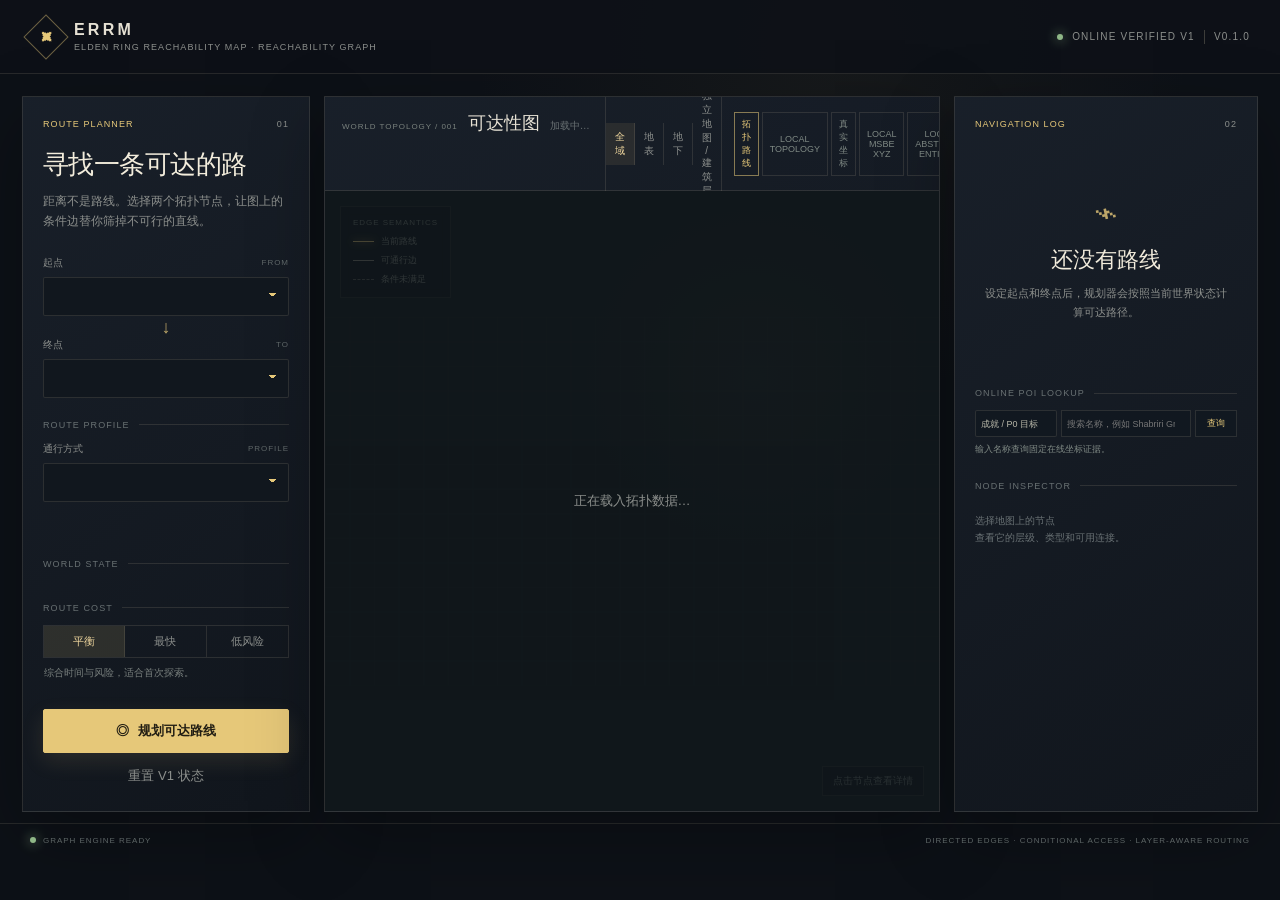
==== commit ed088daf: "chore: rebrand to official project name Elden Ring Reachability Map (ERRM) Replace the RUNE//PATH co" ====
--- a/research.html
+++ b/research.html
@@ -4,7 +4,7 @@
     <meta charset="utf-8" />
     <meta name="viewport" content="width=device-width, initial-scale=1" />
     <meta name="theme-color" content="#0d1117" />
-    <title>RUNE//PATH · Reachability Graph</title>
+    <title>Elden Ring Reachability Map · Reachability Graph</title>
     <link rel="stylesheet" href="styles.css" />
   </head>
   <body>
@@ -13,8 +13,8 @@
         <div class="brand-lockup">
           <div class="brand-mark">✦</div>
           <div>
-            <div class="brand-name">RUNE<span>//</span>PATH</div>
-            <div class="brand-subtitle">THE LANDS BETWEEN · REACHABILITY GRAPH</div>
+            <div class="brand-name">ERRM</div>
+            <div class="brand-subtitle">ELDEN RING REACHABILITY MAP · REACHABILITY GRAPH</div>
           </div>
         </div>
         <div class="topbar-meta">
--- a/styles.css
+++ b/styles.css
@@ -293,7 +293,7 @@
   .layer-tab { padding-left: 6px; padding-right: 6px; }
 }
 
-/* ============ RUNE//PATH Beta player UI ============ */
+/* ============ Elden Ring Reachability Map Beta player UI ============ */
 
 /* combobox search */
 .combobox { position: relative; }
